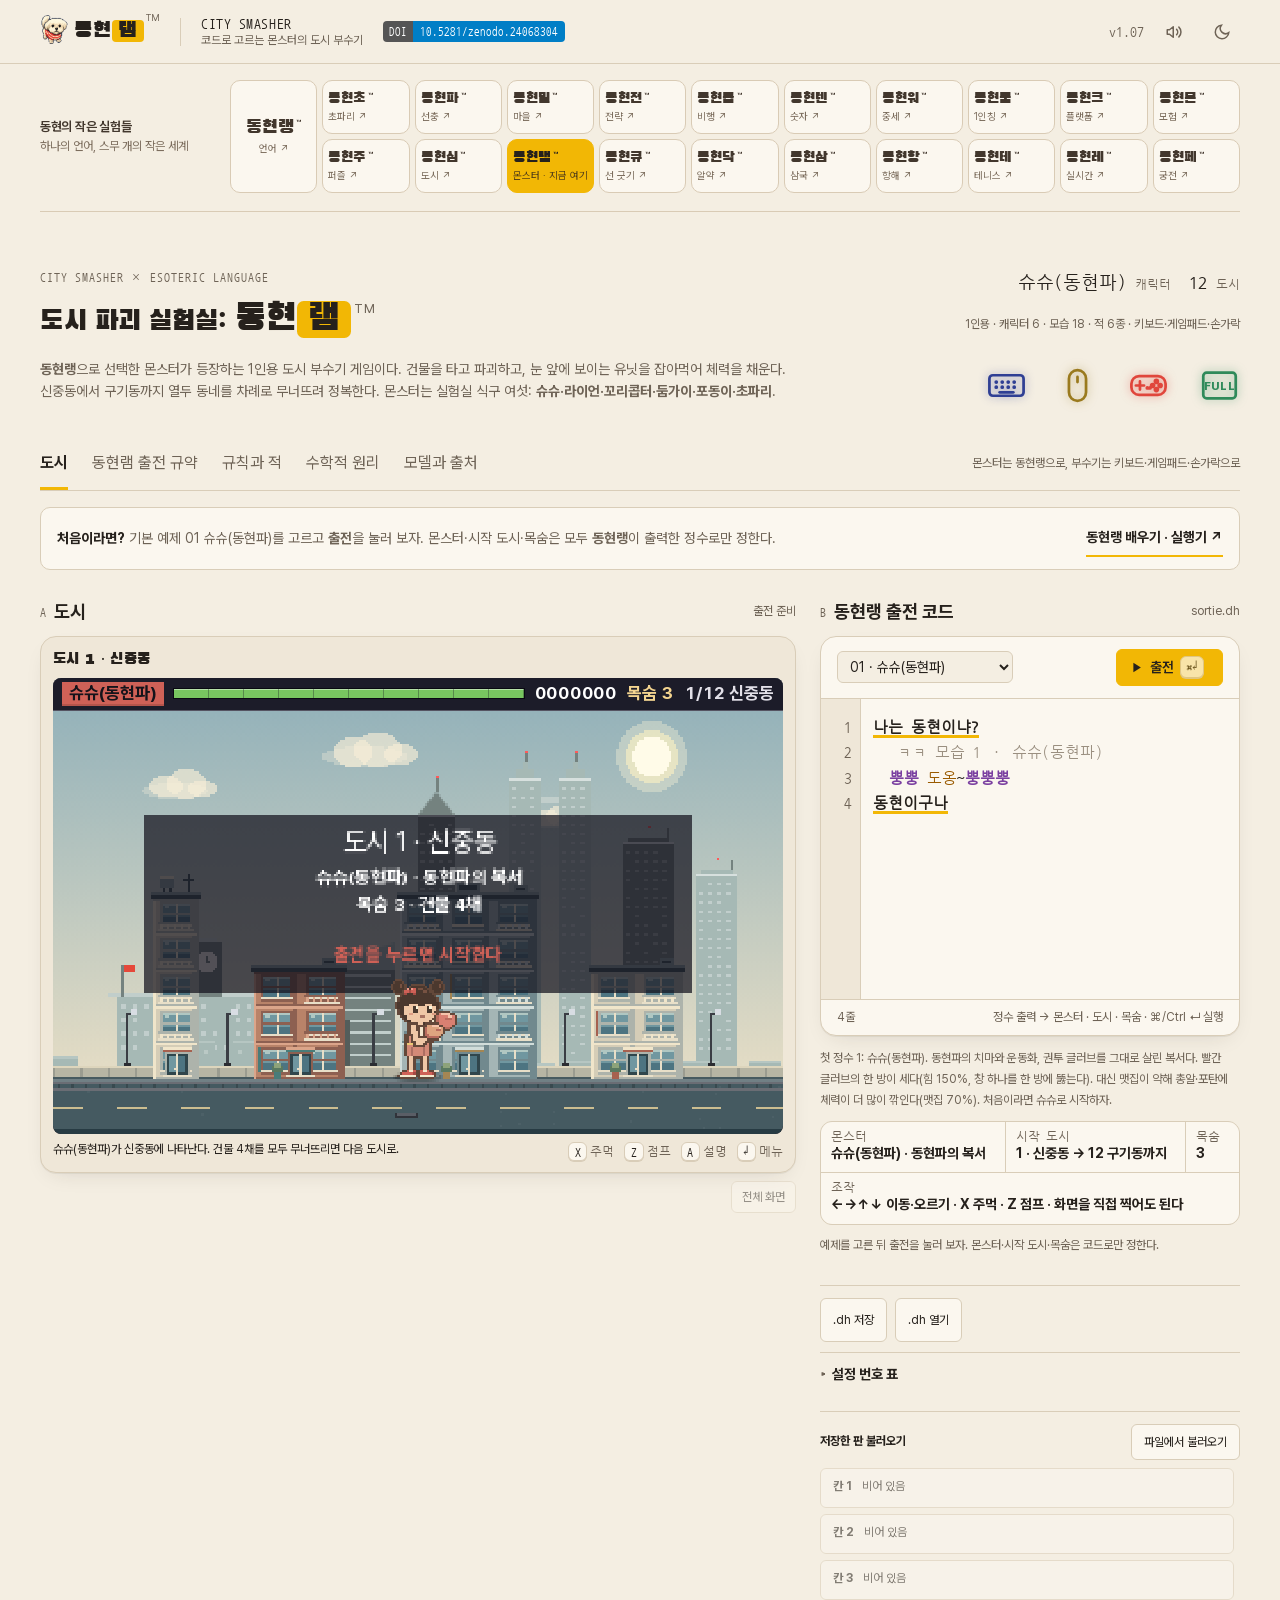
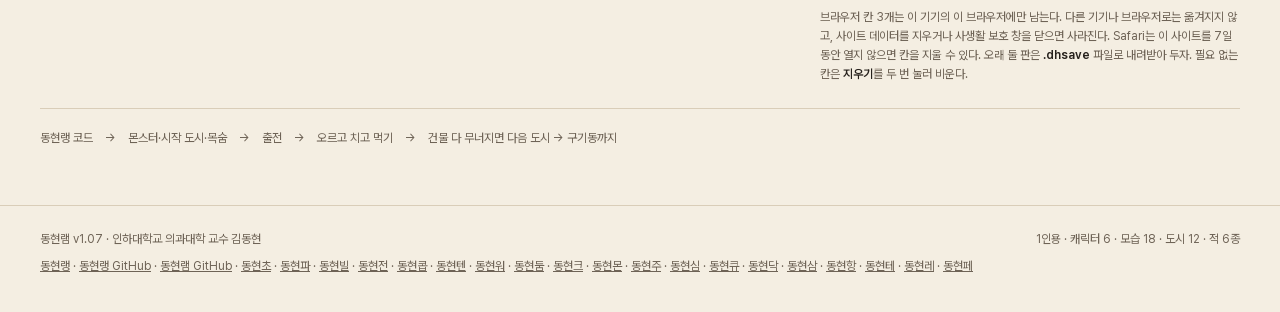
==== index.html @ 9d3c3217 "시리즈 띠에 동현레·동현페를 더함(스물한 사이트) 데스크톱은 동현랭 두 줄 높이 + 10열×2줄, 휴대폰은 두 열. 바닥글 링크 끝에 동현레·동현페를 더함. 판 번호·기존 태그·게" ====
<!doctype html>
<html lang="ko" data-theme="light">
<head>
  <meta charset="utf-8"><meta name="viewport" content="width=device-width,initial-scale=1">
  <meta name="description" content="동현랭으로 몬스터를 선택하고 키보드·게임패드·손가락으로 건물을 부수는 1인용 도시 파괴 게임이다.">
  <title>동현램™ · 동현랭으로 선택한 몬스터의 도시 부수기</title>
  <link rel="icon" type="image/x-icon" sizes="16x16 32x32 48x48" href="./favicon.ico">
  <link rel="icon" type="image/png" sizes="32x32" href="./favicon.png">
  <link rel="apple-touch-icon" sizes="180x180" href="./apple-touch-icon.png">
  <style>@font-face{font-family:'Black Han Sans';src:url('[data-uri]') format('woff2');font-display:swap;font-weight:400}
@font-face{font-family:'Pretendard';src:url('[data-uri]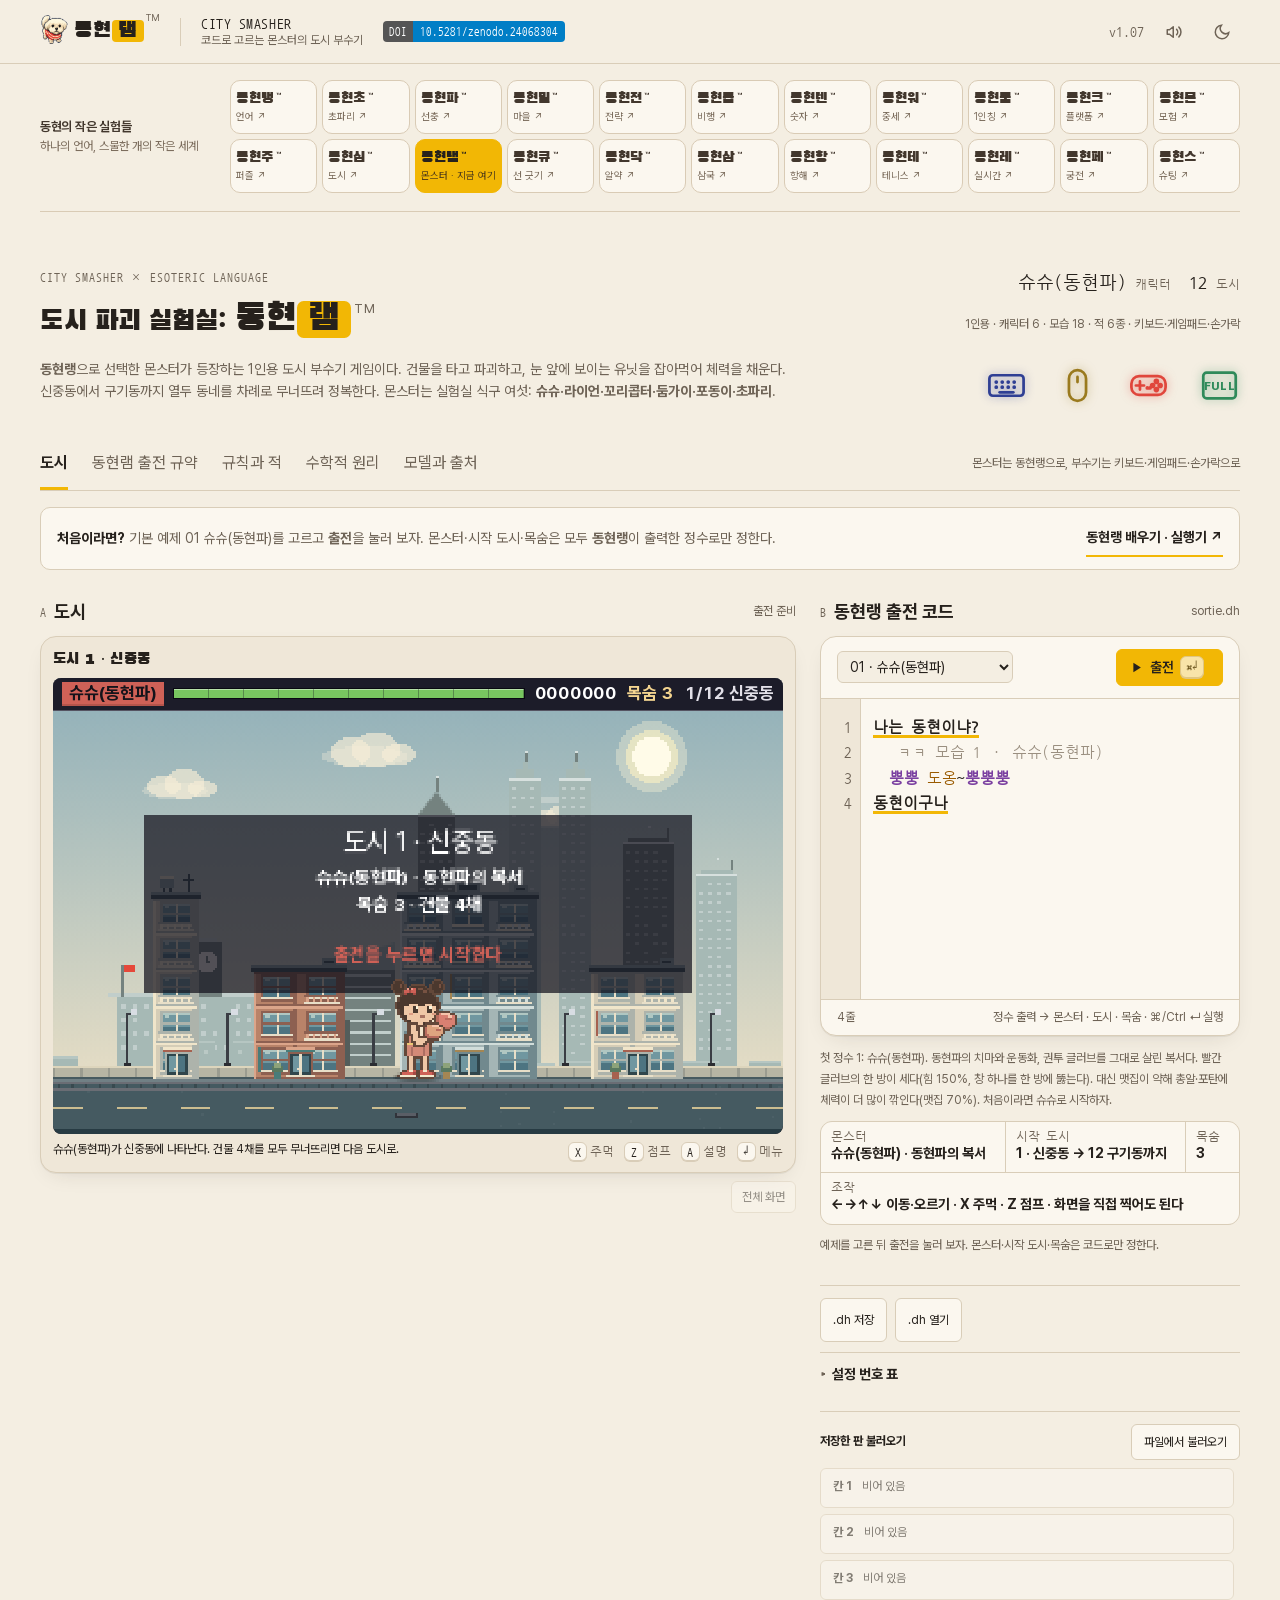
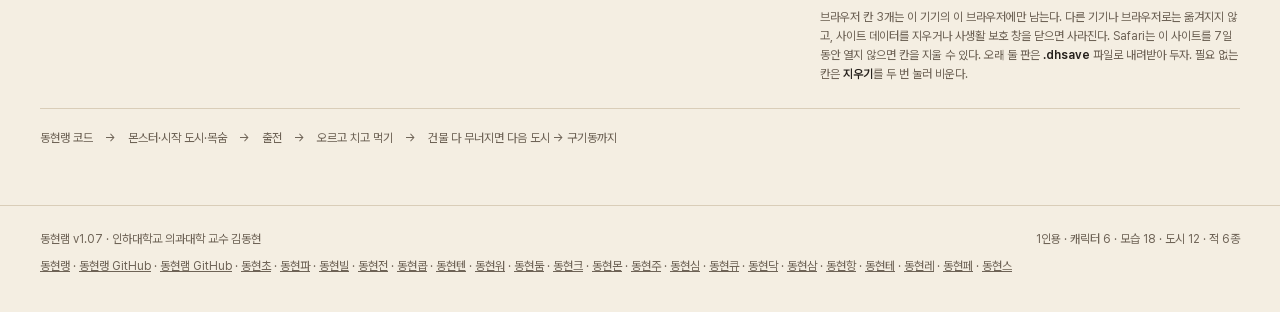
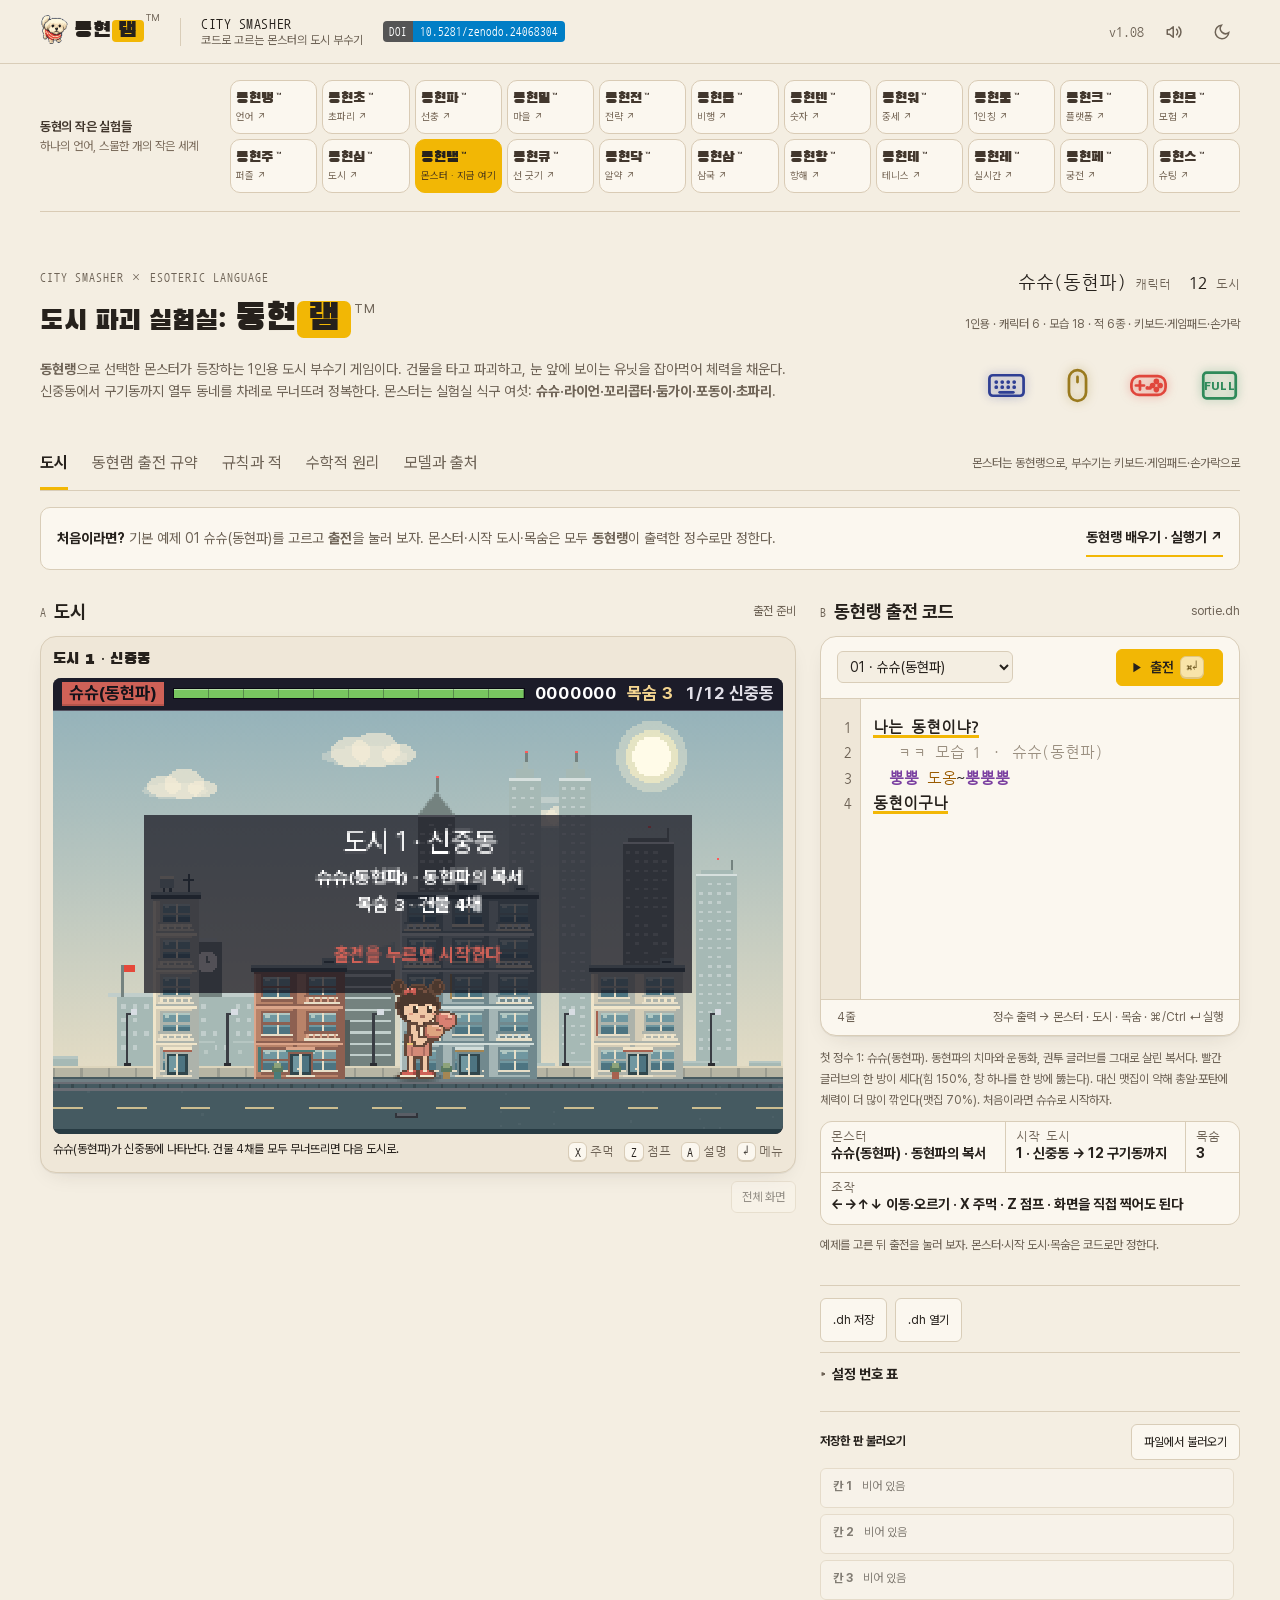
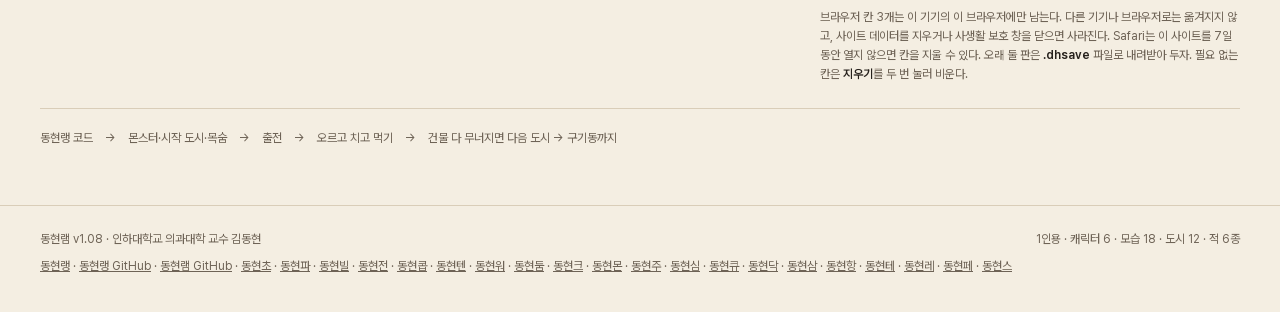
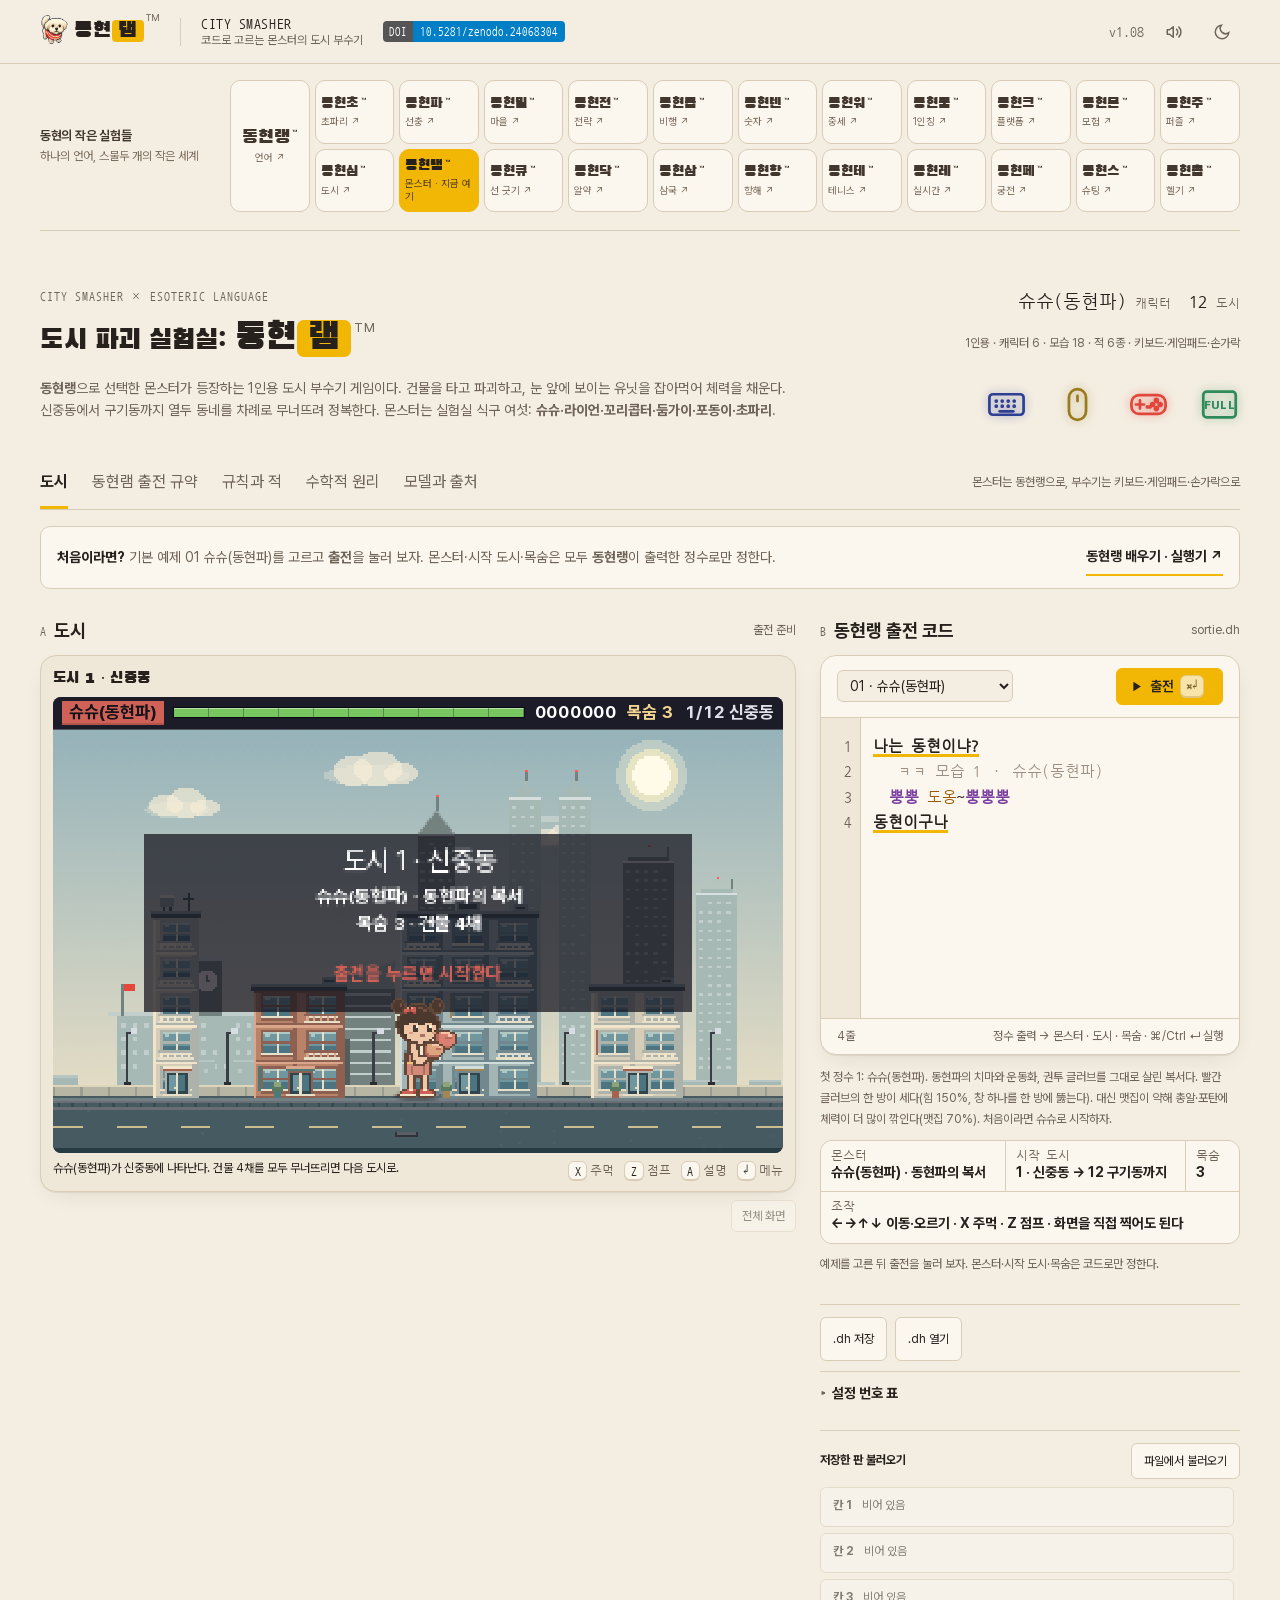
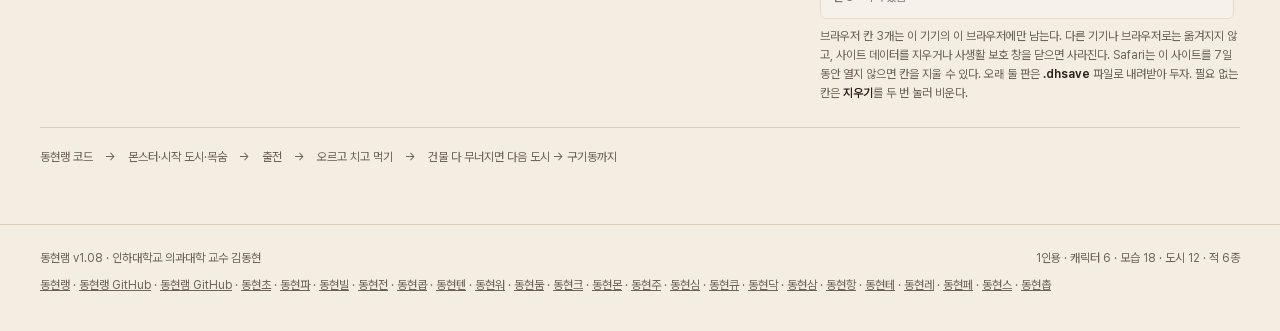
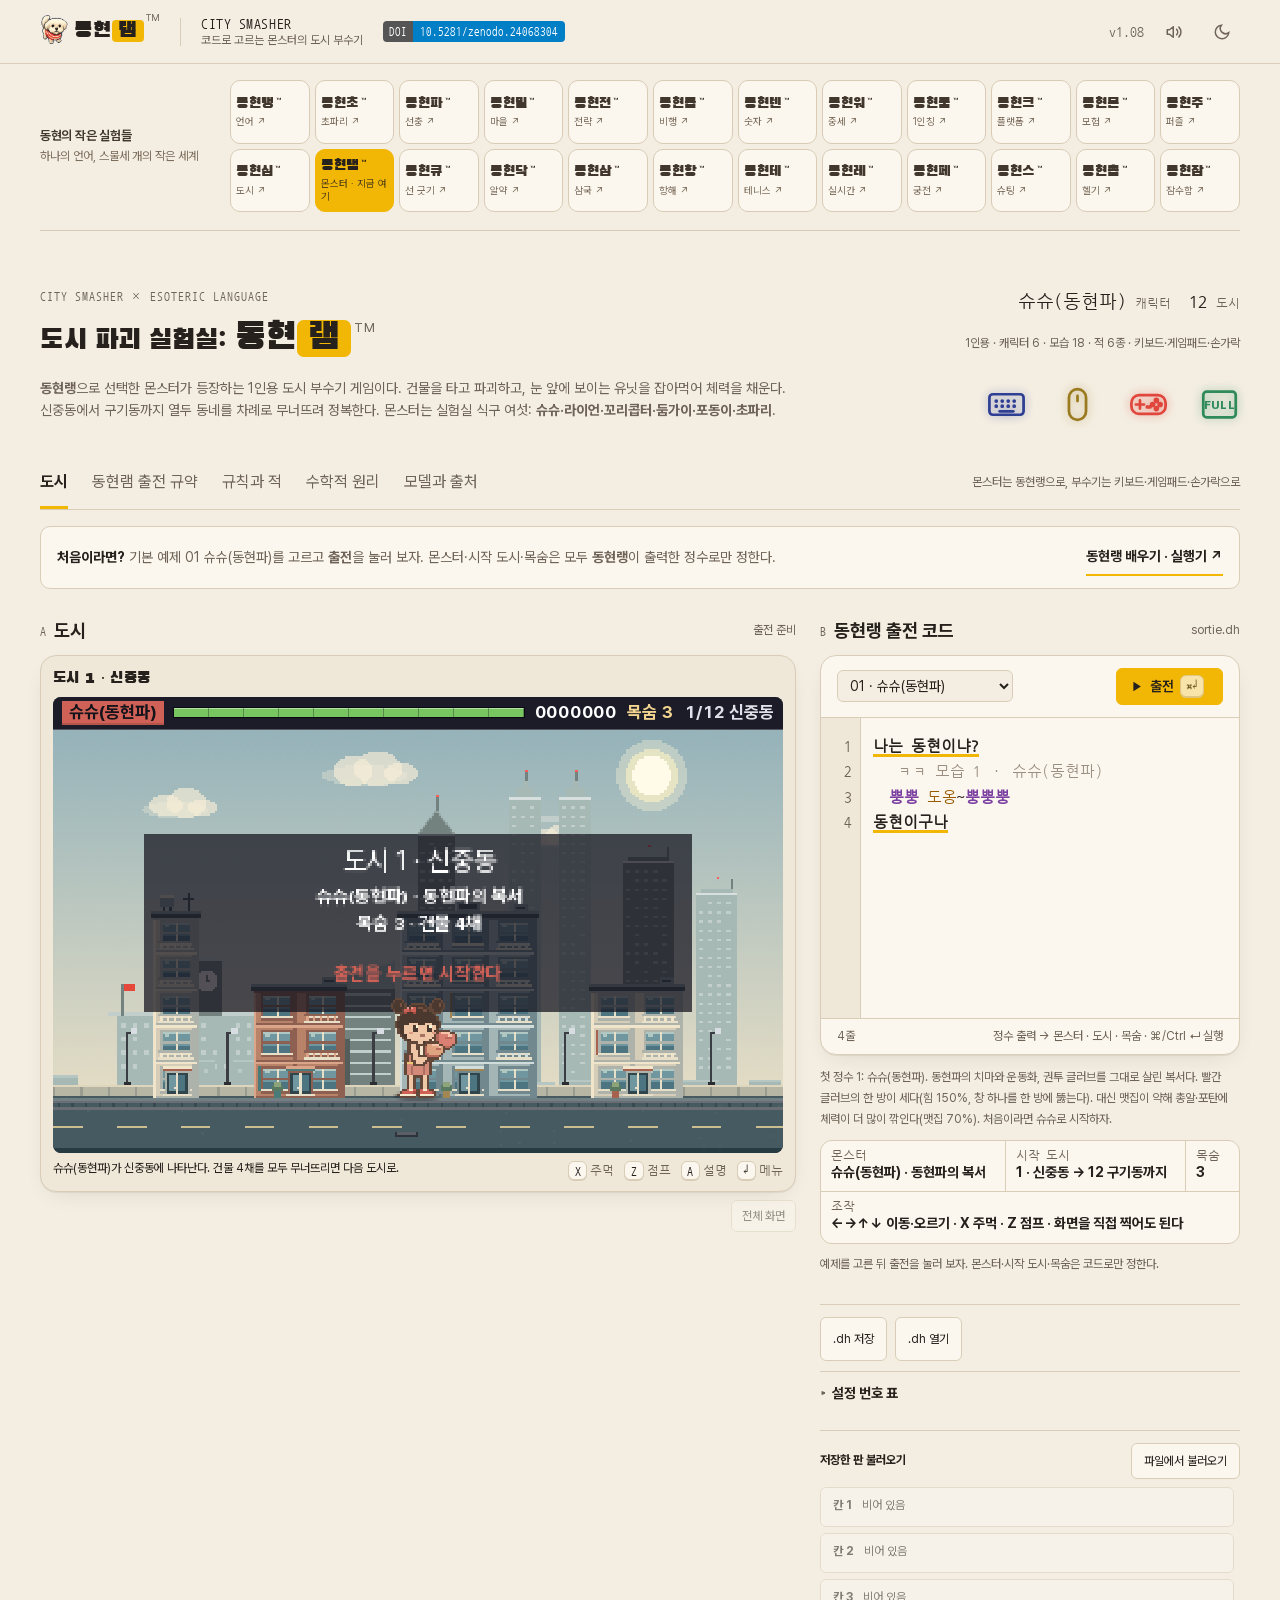
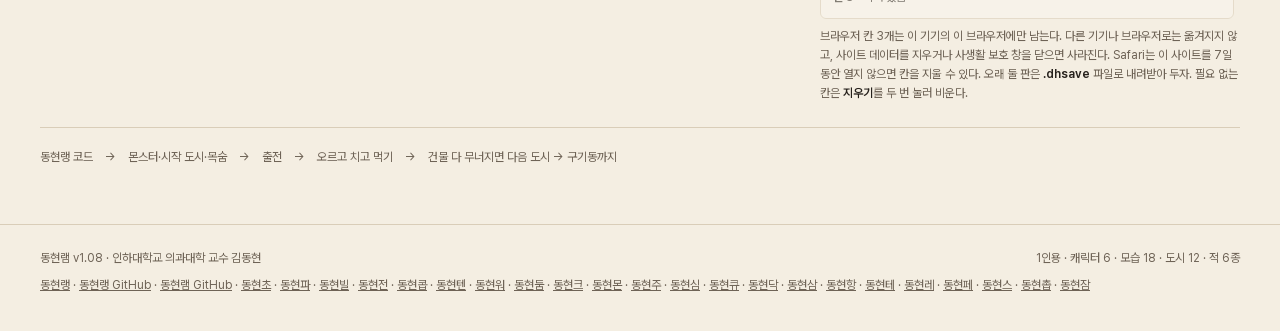
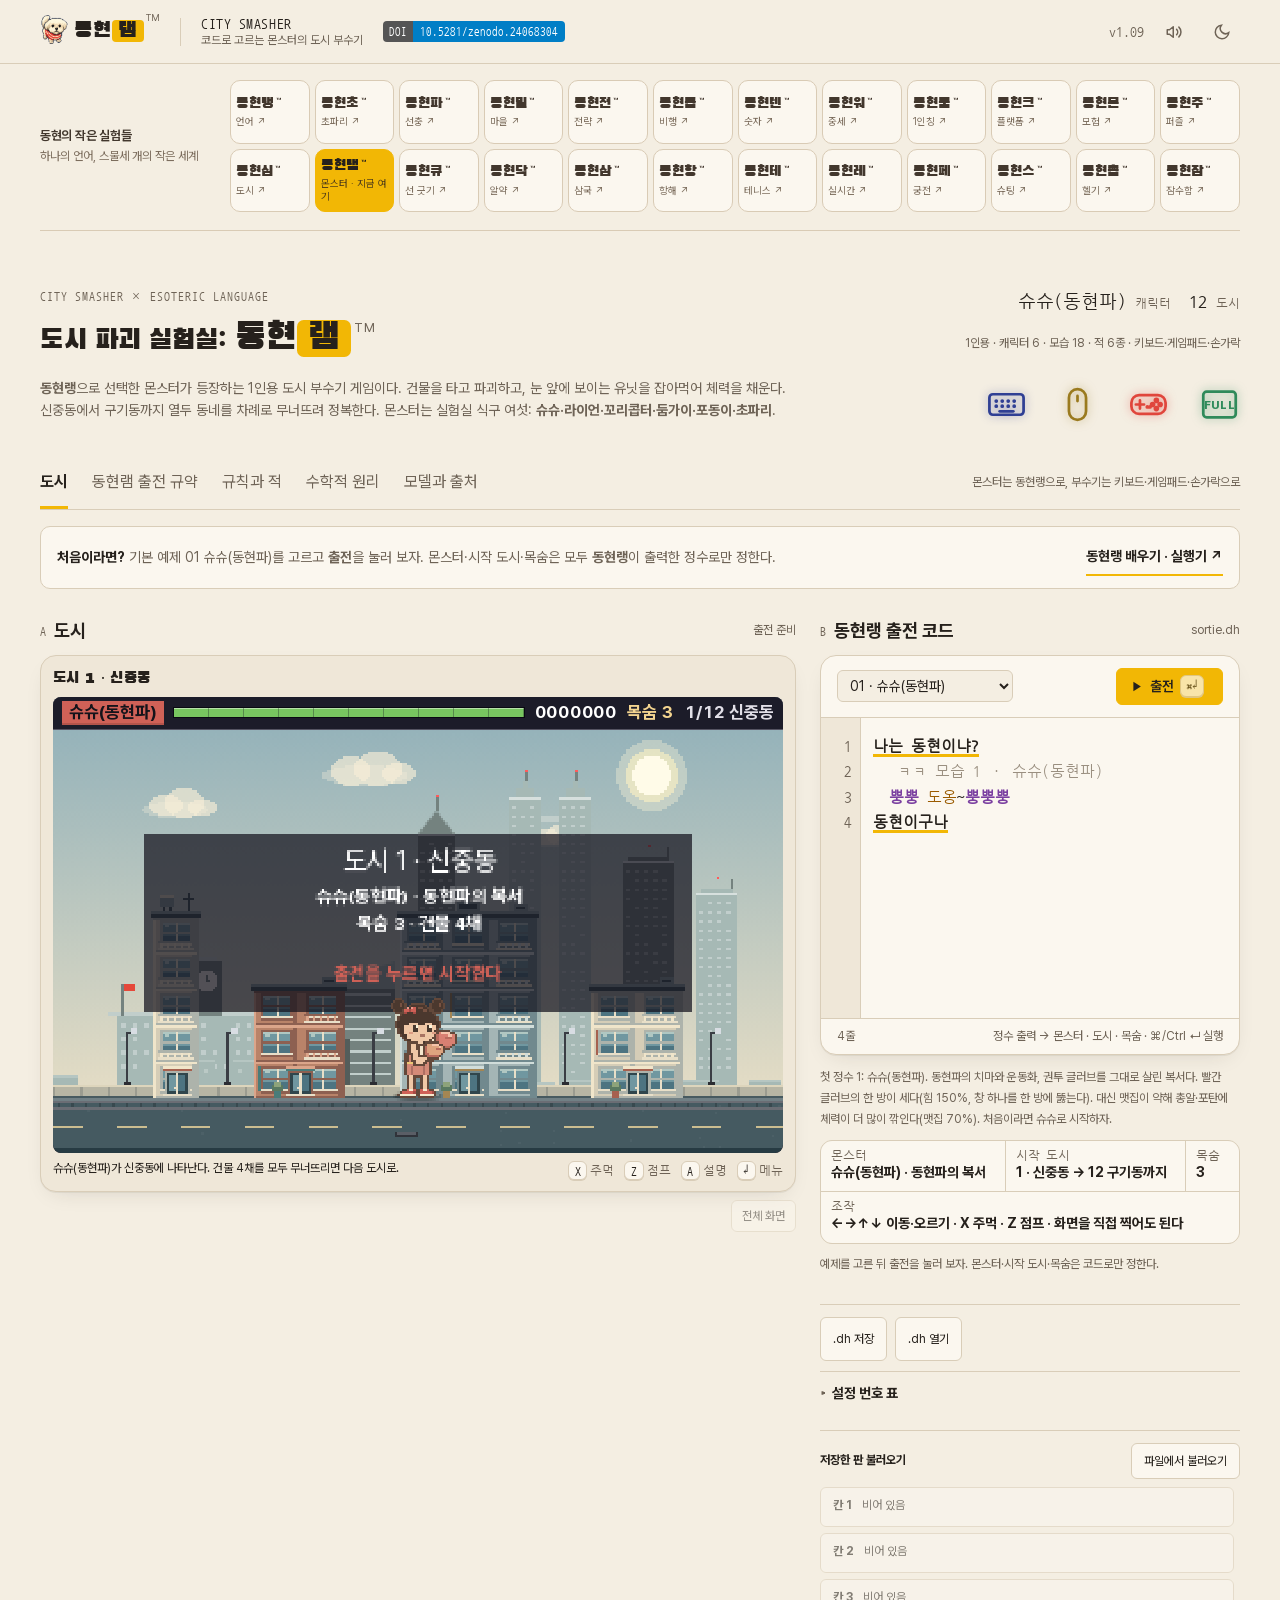
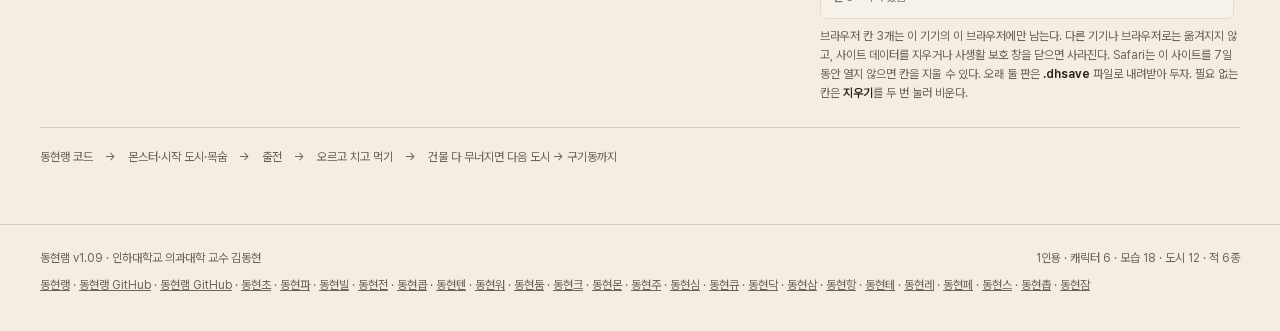
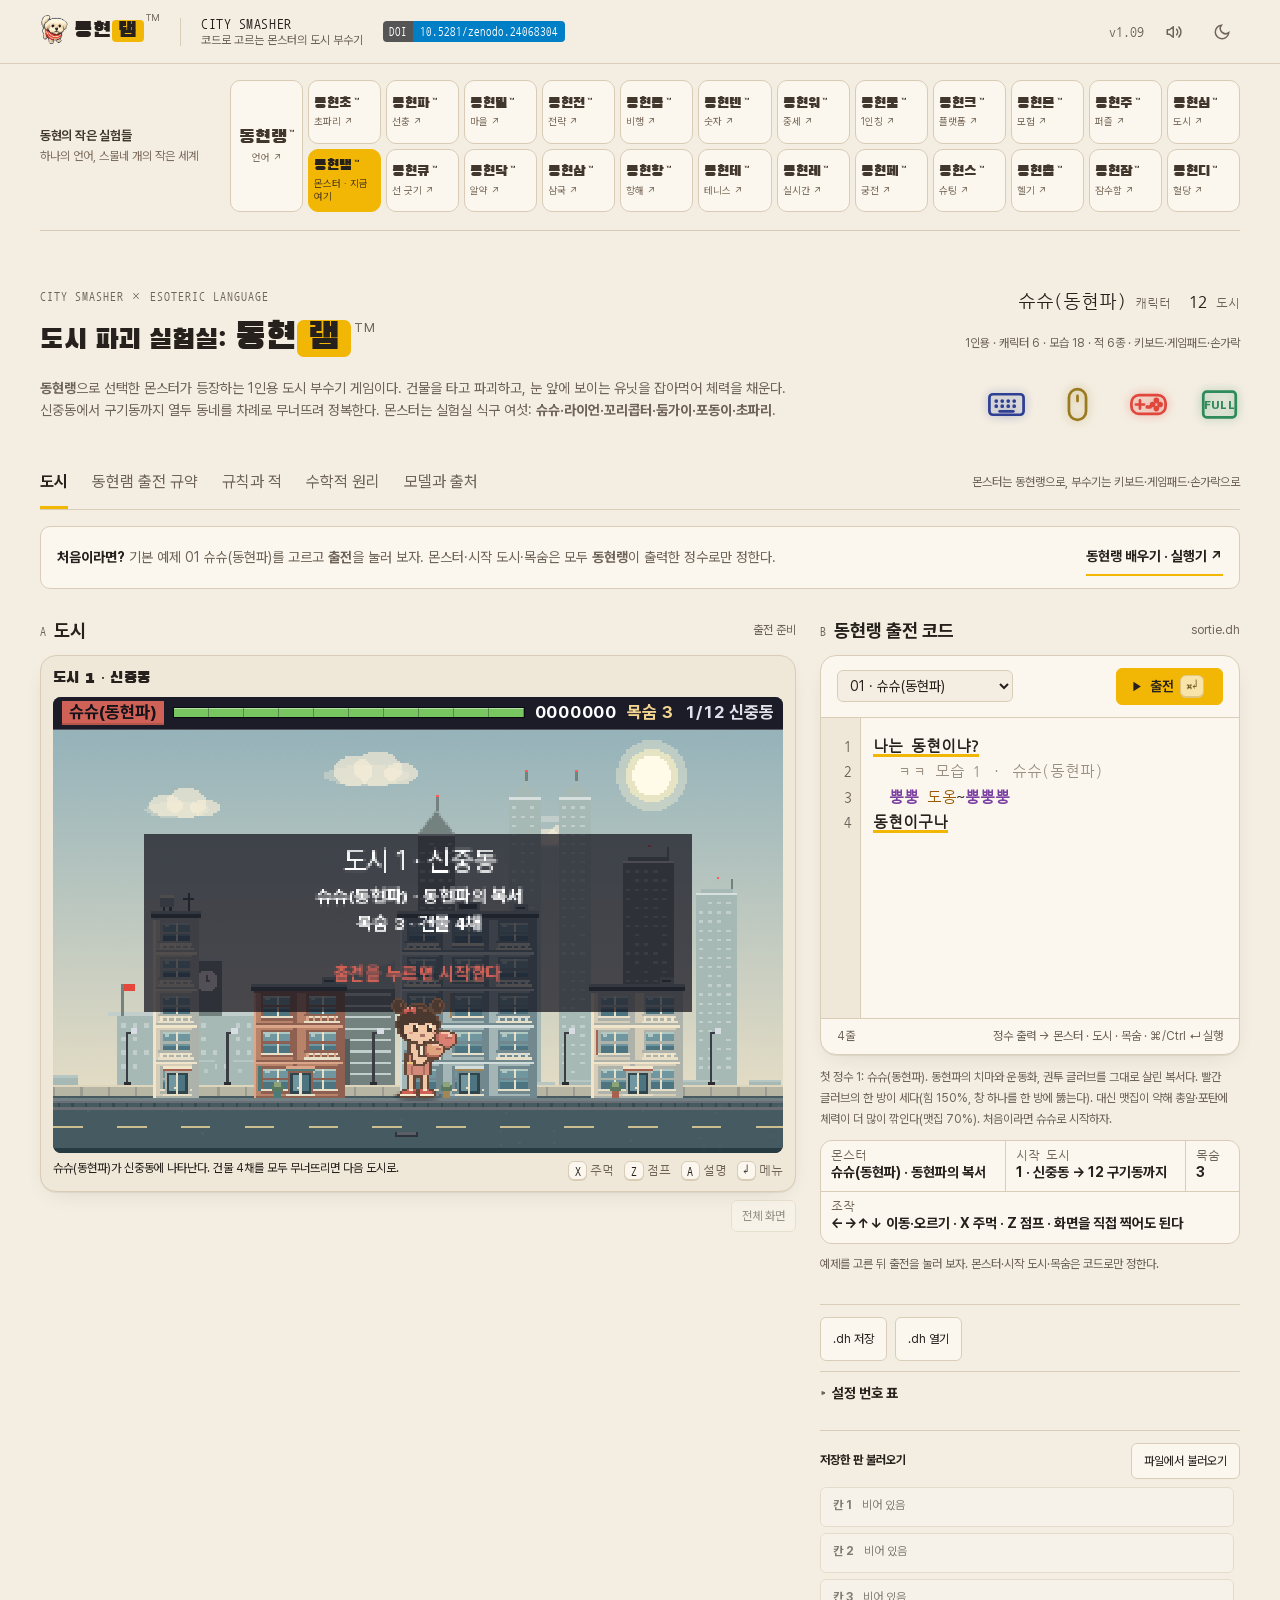
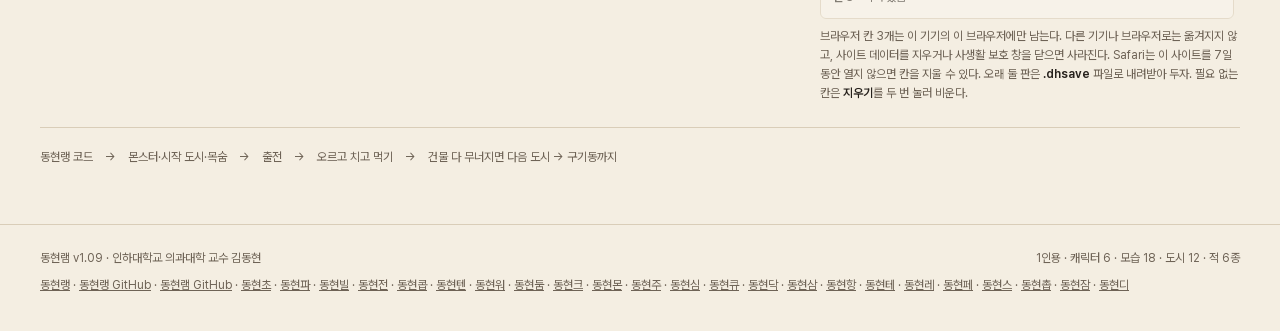
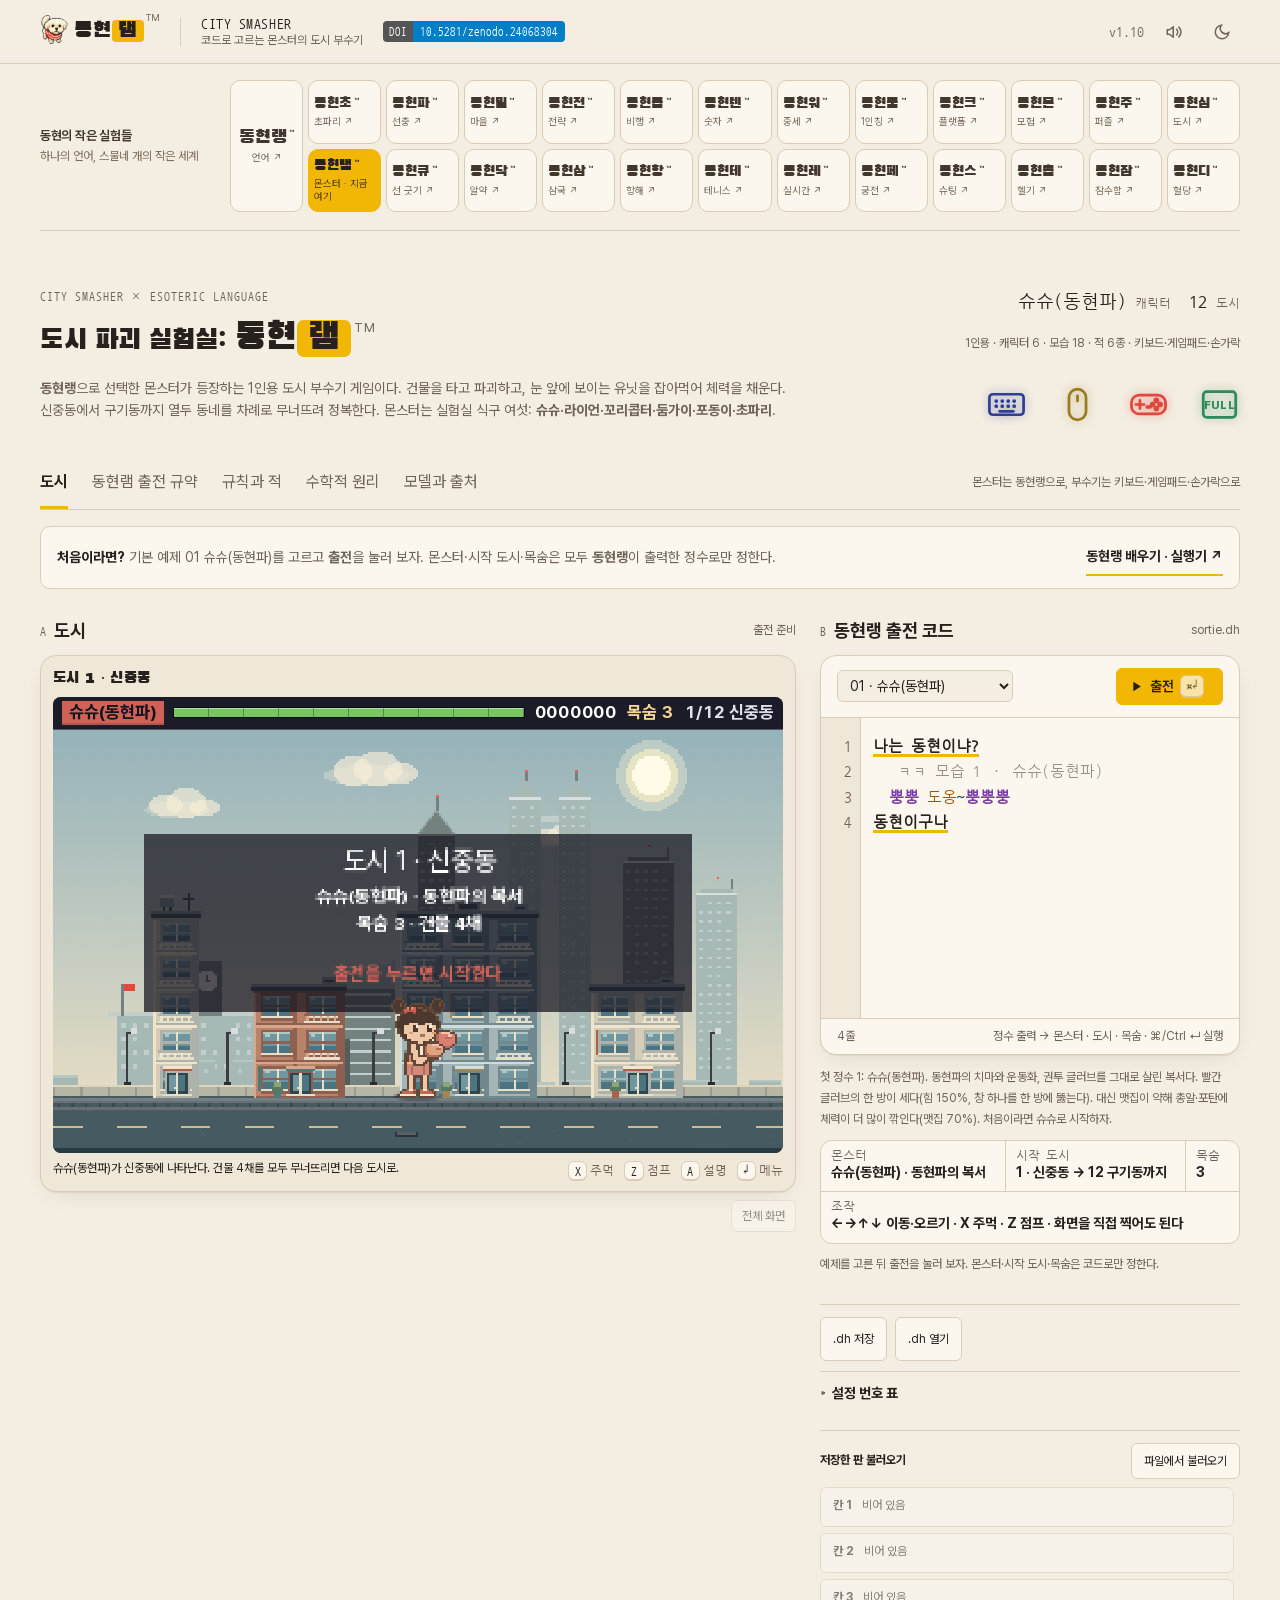
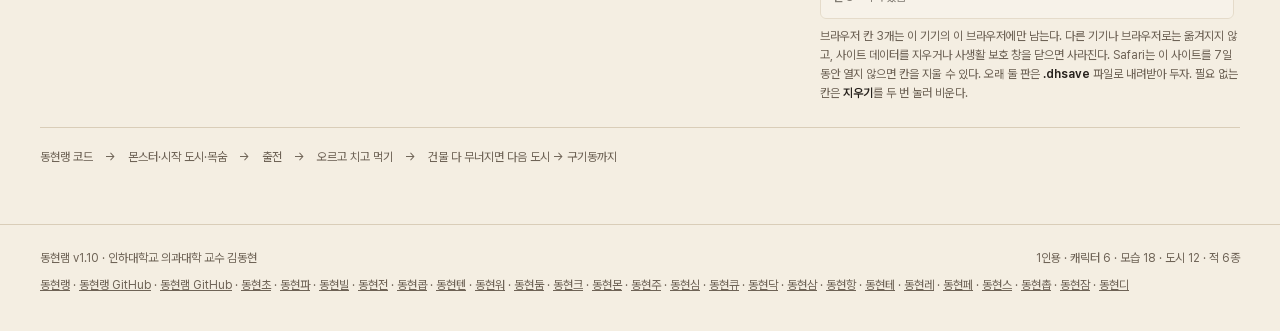
